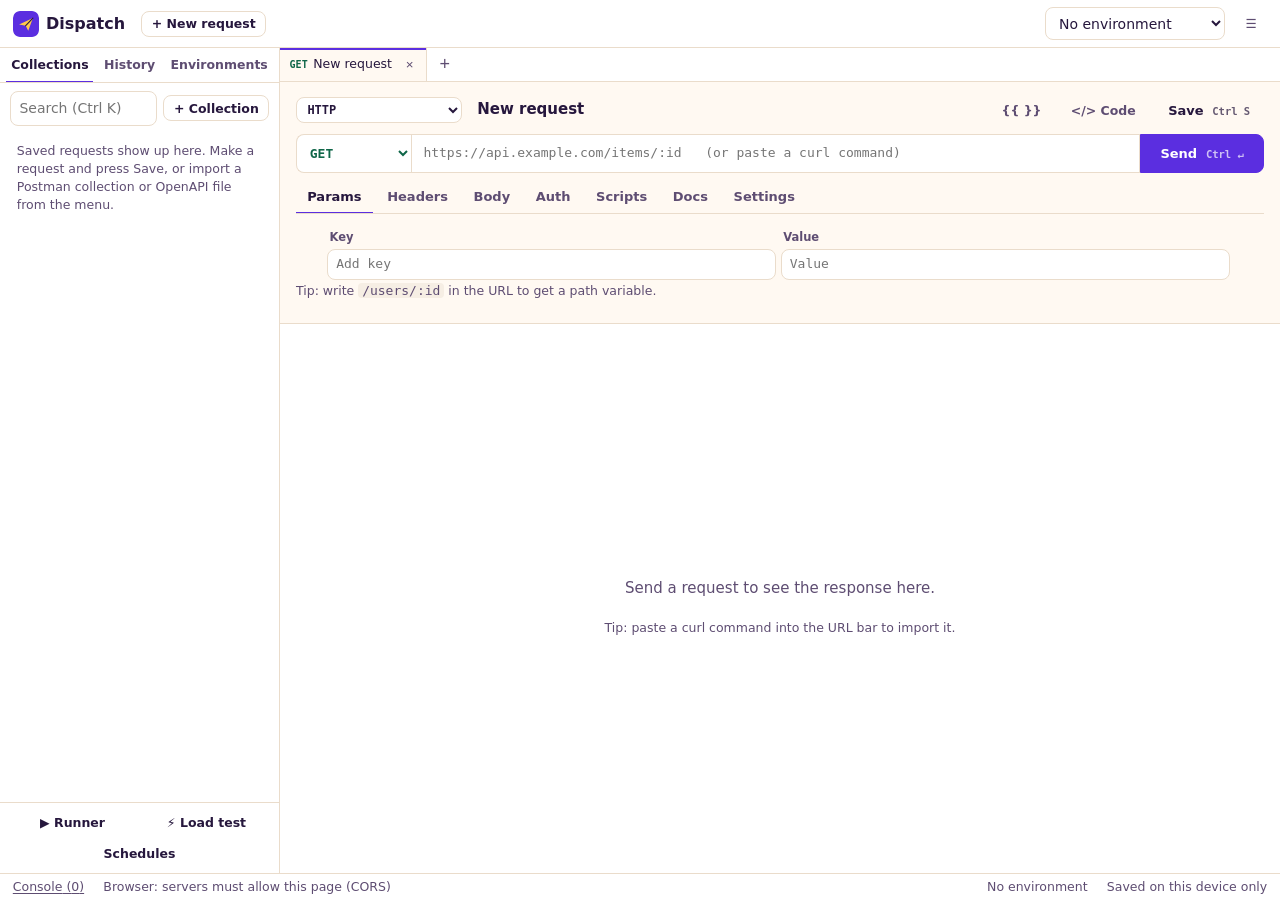
==== app/index.html @ 08d8de57 "Publish site from onelifestack-dispatch 649ca56" ====
<!doctype html>
<html lang="en">
  <head>
    <meta charset="UTF-8" />
    <meta name="viewport" content="width=device-width, initial-scale=1" />
    <meta name="color-scheme" content="light dark" />
    <link rel="icon" href="./icon.svg" type="image/svg+xml" />
    <title>Dispatch</title>
    <script type="module" crossorigin src="./assets/index-C3PCSZ7v.js"></script>
    <link rel="stylesheet" crossorigin href="./assets/index-KxjQY2Rr.css">
  </head>
  <body>
    <div id="root"></div>
  </body>
</html>
---- app/assets/index-KxjQY2Rr.css ----
:root{--bg: #FFF9F2;--surface: #FFFFFF;--sunken: #F6EEE4;--outline: #EADCCB;--ink: #26173D;--muted: #5E4D72;--primary: #5B2EE0;--on-primary: #FFFFFF;--primary-soft: #EFE8FF;--link: #4A22C4;--danger: #B3261E;--danger-soft: #FDECEA;--good: #0F6648;--good-soft: #D6F5E8;--warn: #7A5200;--warn-soft: #FFE9B0;--info: #1D5FA8;--info-soft: #DCEBFF;--m-get: #0F6648;--m-post: #7A5200;--m-put: #1D5FA8;--m-patch: #6B3FA0;--m-delete: #B3261E;--m-other: #5E4D72;--shadow: 0 10px 28px rgba(38, 23, 61, .14);--radius: 12px;--mono: ui-monospace, "JetBrains Mono", "Cascadia Code", "SF Mono", Menlo, Consolas, monospace;color-scheme:light dark}@media(prefers-color-scheme:dark){:root:not([data-theme=light]){--bg: #1A1226;--surface: #241A33;--sunken: #150E1F;--outline: #3B2D4F;--ink: #F3ECFA;--muted: #C9B8DC;--primary: #8E6BFF;--on-primary: #14092E;--primary-soft: #3A2D5C;--link: #C4B2FF;--danger: #FF9A92;--danger-soft: #3F1F24;--good: #7FDDB4;--good-soft: #17382C;--warn: #F2C46B;--warn-soft: #43330F;--info: #9DC8FF;--info-soft: #1B2F4A;--m-get: #7FDDB4;--m-post: #F2C46B;--m-put: #9DC8FF;--m-patch: #D2B4FF;--m-delete: #FF9A92;--m-other: #C9B8DC;--shadow: 0 10px 28px rgba(0, 0, 0, .5)}}:root[data-theme=dark]{--bg: #1A1226;--surface: #241A33;--sunken: #150E1F;--outline: #3B2D4F;--ink: #F3ECFA;--muted: #C9B8DC;--primary: #8E6BFF;--on-primary: #14092E;--primary-soft: #3A2D5C;--link: #C4B2FF;--danger: #FF9A92;--danger-soft: #3F1F24;--good: #7FDDB4;--good-soft: #17382C;--warn: #F2C46B;--warn-soft: #43330F;--info: #9DC8FF;--info-soft: #1B2F4A;--m-get: #7FDDB4;--m-post: #F2C46B;--m-put: #9DC8FF;--m-patch: #D2B4FF;--m-delete: #FF9A92;--m-other: #C9B8DC;--shadow: 0 10px 28px rgba(0, 0, 0, .5);color-scheme:dark}:root[data-theme=light]{color-scheme:light}*,*:before,*:after{box-sizing:border-box}html,body,#root{height:100%}body{margin:0;background:var(--bg);color:var(--ink);font:400 14px/1.45 system-ui,-apple-system,Segoe UI,Roboto,sans-serif}h2{font-size:1rem;margin:1.4rem 0 .3rem}code,.mono{font-family:var(--mono);font-size:13px}code{background:var(--sunken);padding:0 .3em;border-radius:4px}p{margin:0 0 .6rem}.muted{color:var(--muted)}.small{font-size:12.5px}.tiny{font-size:11px}.lead{font-size:15px}.grow{flex:1;min-width:0}.pad{padding:.5rem .75rem}.sr{position:absolute;width:1px;height:1px;overflow:hidden;clip:rect(0 0 0 0);white-space:nowrap}.loading{padding:3rem;text-align:center}:focus-visible{outline:2px solid var(--primary);outline-offset:1px}kbd{font:600 10.5px var(--mono);opacity:.7;margin-left:.4em}hr{border:0;border-top:1px solid var(--outline);margin:.3rem 0}input,select,textarea{font:inherit;color:var(--ink);background:var(--surface);border:1px solid var(--outline);border-radius:8px;padding:.4rem .55rem;min-width:0}input:focus,select:focus,textarea:focus{border-color:var(--primary);outline:none;box-shadow:0 0 0 2px var(--primary-soft)}input[type=checkbox],input[type=radio]{accent-color:var(--primary)}.btn{font:600 13px system-ui,sans-serif;border:1px solid var(--outline);background:var(--surface);color:var(--ink);border-radius:8px;padding:.42rem .8rem;cursor:pointer;white-space:nowrap}.btn:hover{border-color:var(--primary)}.btn:disabled{opacity:.5;cursor:default}.btn.primary{background:var(--primary);border-color:var(--primary);color:var(--on-primary)}.btn.primary:hover{filter:brightness(1.08)}.btn.ghost{background:transparent;border-color:transparent}.btn.ghost:hover{background:var(--primary-soft)}.btn.danger{color:var(--danger);border-color:var(--danger);background:transparent}.btn.small{padding:.28rem .6rem;font-size:12.5px}button.icon{border:0;background:none;color:var(--muted);cursor:pointer;font-size:16px;line-height:1;padding:.2rem .4rem;border-radius:6px}button.icon:hover{color:var(--ink);background:var(--primary-soft)}.app{height:100%;display:grid;grid-template:"top top" auto "side work" 1fr "con con" auto "bar bar" auto / 280px minmax(0,1fr)}.top{grid-area:top;display:flex;align-items:center;gap:.6rem;padding:.45rem .8rem;border-bottom:1px solid var(--outline);background:var(--surface)}.brand{display:flex;align-items:center;gap:.45rem;font-weight:800;font-size:16px;margin-right:.4rem}.brand img{border-radius:7px}.envPick select{min-width:180px}.side{grid-area:side;border-right:1px solid var(--outline);display:flex;flex-direction:column;min-height:0;background:var(--surface)}.work{grid-area:work;min-height:0;overflow:auto}.statusBar{grid-area:bar;display:flex;gap:1.2rem;padding:.25rem .8rem;border-top:1px solid var(--outline);color:var(--muted);background:var(--surface)}.split{display:grid;grid-template-rows:auto minmax(240px,1fr);min-height:100%}@media(min-width:1500px){.split{grid-template-rows:none;grid-template-columns:minmax(0,1fr) minmax(0,1fr)}.split .response{border-top:0;border-left:1px solid var(--outline)}}.tabs{display:flex;gap:.2rem;border-bottom:1px solid var(--outline);align-items:center}.tabs [role=tab]{border:0;background:none;color:var(--muted);font:600 13px system-ui,sans-serif;padding:.5rem .7rem;cursor:pointer;border-bottom:2px solid transparent;margin-bottom:-1px}.tabs [role=tab]:hover{color:var(--ink)}.tabs [role=tab].on{color:var(--ink);border-bottom-color:var(--primary)}.badge{display:inline-block;margin-left:.35rem;font-size:11px;padding:0 .4rem;border-radius:99px;background:var(--primary-soft);color:var(--link)}.tabBody{padding:.8rem 0}.toggle{margin-left:auto;display:flex;align-items:center;gap:.3rem;color:var(--muted);padding-right:.2rem}.side-tabs{padding:0 .4rem}.side-tabs [role=tab]{padding:.55rem .3rem;flex:1;font-size:12.5px}.sideTools{display:flex;gap:.4rem;padding:.5rem .6rem;align-items:center}.sideTools input{flex:1}.tree{list-style:none;margin:0;padding:0 .3rem .8rem;overflow:auto;flex:1}.tree ul{list-style:none;margin:0;padding:0 0 0 .9rem}.row{display:flex;align-items:center;border-radius:8px;position:relative}.row:hover{background:var(--sunken)}.row.on{background:var(--primary-soft)}.row.label{padding:.5rem .4rem .2rem}.rowMain{flex:1;min-width:0;display:flex;align-items:center;gap:.45rem;border:0;background:none;color:inherit;text-align:left;padding:.38rem .4rem;cursor:pointer;font:inherit}.rowName{flex:1;min-width:0;overflow:hidden;text-overflow:ellipsis;white-space:nowrap}.folderName{font-weight:650}.caret{border:0;background:none;color:var(--muted);cursor:pointer;width:1.4rem;padding:.3rem 0}.mtag{font:700 10px var(--mono);width:2.6rem;flex:none;color:var(--m-other)}.m-GET{color:var(--m-get)}.m-POST{color:var(--m-post)}.m-PUT{color:var(--m-put)}.m-PATCH{color:var(--m-patch)}.m-DELETE{color:var(--m-delete)}.hist .rowName{font-family:var(--mono);font-size:12px}.hstat{font:700 11px var(--mono)}.hstat.good{color:var(--good)}.hstat.info{color:var(--info)}.hstat.warn{color:var(--warn)}.hstat.bad{color:var(--danger)}.pill{font-size:10.5px;padding:0 .45rem;border-radius:99px;background:var(--good-soft);color:var(--good)}.menu{position:relative}.menu>summary{list-style:none;cursor:pointer;padding:.2rem .45rem;border-radius:6px;color:var(--muted)}.menu>summary::-webkit-details-marker{display:none}.row .menu>summary{opacity:0}.row:hover .menu>summary,.row:focus-within .menu>summary,.menu[open]>summary{opacity:1}.menuList{position:absolute;z-index:30;top:100%;left:auto;right:0;min-width:170px;background:var(--surface);border:1px solid var(--outline);border-radius:10px;box-shadow:var(--shadow);padding:.3rem;display:flex;flex-direction:column}.menuList.right{right:0;min-width:270px}.menuList>button{border:0;background:none;color:var(--ink);text-align:left;padding:.45rem .6rem;border-radius:6px;cursor:pointer;font:inherit}.menuList>button:hover{background:var(--primary-soft)}.menuList>button.danger{color:var(--danger)}.menuRow{display:flex;align-items:center;gap:.5rem;justify-content:space-between;padding:.35rem .6rem}.menuRow input[type=number]{width:5rem}.menuRow:has(input[type=checkbox]){justify-content:flex-start}.request{padding:.8rem 1rem 0;background:var(--bg)}.titleRow{display:flex;align-items:center;gap:.5rem;margin-bottom:.5rem}.reqName{border-color:transparent;background:transparent;font-weight:700;font-size:15px;padding:.25rem .4rem;field-sizing:content;min-width:8rem;max-width:min(100%,520px)}.reqName:hover{border-color:var(--outline)}.dot{width:8px;height:8px;border-radius:50%;background:var(--warn);flex:none}.urlBar{display:flex;gap:0}.urlBar .method{border-radius:8px 0 0 8px;font:700 13px var(--mono);width:7.2rem;border-right:0}.urlBar .url{flex:1;border-radius:0;padding:.55rem .7rem}.urlBar .btn{border-radius:0 8px 8px 0;padding-inline:1.2rem}.warnLine{color:var(--warn);background:var(--warn-soft);border-radius:8px;padding:.3rem .6rem;margin:.5rem 0 0}.warnLine code{background:transparent;margin:0 .15rem}.request .tabs{margin-top:.5rem}.kv{width:100%;border-collapse:collapse}.kv th{text-align:left;font:600 11.5px system-ui,sans-serif;color:var(--muted);padding:.2rem .3rem}.kv td{padding:.12rem .15rem}.kv td input:not([type=checkbox]){width:100%;padding:.32rem .5rem}.kv .kv-on{width:1.8rem;text-align:center}.kv .kv-x{width:2rem}.kv tr.off input:not([type=checkbox]){opacity:.5;text-decoration:line-through}.kv.readonly th,.kv.readonly td{padding:.3rem .5rem;border-bottom:1px solid var(--outline);vertical-align:top;word-break:break-all}.kv.readonly th{width:30%;color:var(--ink);font-family:var(--mono);font-size:12.5px}.segmented{display:flex;gap:.3rem;flex-wrap:wrap;margin-bottom:.6rem;align-items:center}.segmented label{display:flex;gap:.3rem;align-items:center;padding:.25rem .6rem;border-radius:99px;border:1px solid var(--outline);cursor:pointer;font-size:12.5px}.segmented label.on{border-color:var(--primary);background:var(--primary-soft)}.segmented input{position:absolute;opacity:0;pointer-events:none}.segmented label:has(input:focus-visible){outline:2px solid var(--primary)}textarea.code{width:100%;resize:vertical;tab-size:2;line-height:1.5}.auth{display:grid;gap:.6rem;max-width:520px}.field{display:grid;gap:.25rem}.field>span{font-size:12px;font-weight:600;color:var(--muted)}.response{padding:.7rem 1rem 1rem;border-top:1px solid var(--outline);background:var(--surface);min-width:0;display:flex;flex-direction:column}.response.empty{display:grid;place-items:center;text-align:center;color:var(--muted)}.pulse{animation:pulse 1.2s ease-in-out infinite}@keyframes pulse{50%{opacity:.4}}@media(prefers-reduced-motion:reduce){.pulse{animation:none}}.resHead{display:flex;align-items:center;gap:.8rem;flex-wrap:wrap}.status{font:700 13px var(--mono);padding:.15rem .55rem;border-radius:6px}.status.good{background:var(--good-soft);color:var(--good)}.status.info{background:var(--info-soft);color:var(--info)}.status.warn{background:var(--warn-soft);color:var(--warn)}.status.bad{background:var(--danger-soft);color:var(--danger)}.metric{font:600 12.5px var(--mono);color:var(--muted)}.errorBox{background:var(--danger-soft);color:var(--danger);border-radius:8px;padding:.55rem .75rem;margin:.6rem 0 0}pre.out{margin:0;padding:.7rem .8rem;background:var(--sunken);border-radius:8px;overflow:auto;max-height:70vh;white-space:pre-wrap;word-break:break-word;line-height:1.5}.response .tabs{margin-top:.5rem}.editor{padding:1.2rem 1.4rem 3rem;max-width:860px}.eyebrow{font:700 11px system-ui,sans-serif;letter-spacing:.1em;text-transform:uppercase;color:var(--muted);margin:0 0 .2rem}.titleInput{font-size:20px;font-weight:700;border-color:transparent;background:transparent;padding:.2rem .3rem;width:100%;margin-bottom:.3rem}.titleInput:hover{border-color:var(--outline)}.actions{display:flex;gap:.5rem;margin-top:1rem;flex-wrap:wrap}.actions.end{justify-content:flex-end}.dialog{border:1px solid var(--outline);border-radius:14px;background:var(--surface);color:var(--ink);box-shadow:var(--shadow);padding:1.2rem;width:min(440px,calc(100vw - 32px))}.dialog::backdrop{background:#140a2866}.dialog h2{margin-top:0}.dialog form{display:grid;gap:.7rem}.toast{position:fixed;bottom:2.4rem;left:50%;transform:translate(-50%);max-width:min(640px,calc(100vw - 32px));background:var(--ink);color:var(--bg);padding:.6rem 1rem;border-radius:10px;box-shadow:var(--shadow);z-index:60;cursor:pointer}@media(max-width:760px){.app{grid-template:"top" auto "side" minmax(0,34vh) "work" 1fr "bar" auto / minmax(0,1fr)}.side{border-right:0;border-bottom:1px solid var(--outline)}.top{flex-wrap:wrap;padding-inline:16px}.envPick select{min-width:0;max-width:46vw}.request,.response{padding-inline:16px}.urlBar{flex-wrap:wrap}.urlBar .method{border-radius:8px 0 0 8px}.urlBar .url{flex-basis:50%;border-radius:0 8px 8px 0}.urlBar .btn{border-radius:8px;width:100%;margin-top:.4rem}.statusBar{flex-wrap:wrap;gap:.3rem 1rem;padding-inline:16px}kbd{display:none}}.tabBar{display:flex;align-items:stretch;gap:0;border-bottom:1px solid var(--outline);background:var(--surface);overflow-x:auto;scrollbar-width:thin}.reqTab{display:flex;align-items:center;border-right:1px solid var(--outline);max-width:220px;min-width:120px;position:relative}.reqTab.on{background:var(--bg)}.reqTab.on:after{content:"";position:absolute;left:0;right:0;top:0;height:2px;background:var(--primary)}.reqTabMain{flex:1;min-width:0;display:flex;align-items:center;gap:.35rem;border:0;background:none;color:inherit;font:inherit;font-size:12.5px;padding:.45rem .3rem .45rem .6rem;cursor:pointer;text-align:left}.reqTabName{overflow:hidden;text-overflow:ellipsis;white-space:nowrap}.reqTab .mtag{width:auto}.reqTabX{border:0;background:none;color:var(--muted);cursor:pointer;width:1.6rem;height:1.6rem;border-radius:6px;margin-right:.2rem;flex:none}.reqTabX:hover{background:var(--primary-soft);color:var(--ink)}.reqTabX.dirty{color:var(--warn);font-size:10px}.reqTabX.dirty:hover{font-size:14px}.reqTabNew{border:0;background:none;color:var(--muted);cursor:pointer;padding:0 .8rem;font-size:18px}.reqTabNew:hover{color:var(--ink);background:var(--primary-soft)}.spin{width:10px;height:10px;border-radius:50%;border:2px solid var(--primary);border-right-color:transparent;animation:spin .8s linear infinite;flex:none}@keyframes spin{to{transform:rotate(360deg)}}@media(prefers-reduced-motion:reduce){.spin{animation:none}}.openDot{width:6px;height:6px;border-radius:50%;background:var(--primary);flex:none}.folderIcon{color:var(--muted);font-size:11px}.sideFoot{display:flex;gap:.3rem;padding:.4rem .5rem;border-top:1px solid var(--outline)}.sideFoot .btn{flex:1}.subhead{font-size:12.5px;color:var(--muted);margin:1rem 0 .3rem}.field.inline{display:flex;align-items:center;gap:.6rem;margin-bottom:.6rem}.gqlGrid{display:grid;grid-template-columns:minmax(0,3fr) minmax(0,2fr);gap:.6rem}@media(max-width:900px){.gqlGrid{grid-template-columns:1fr}}.segmented .seg{border:1px solid var(--outline);background:var(--surface);color:var(--ink);border-radius:99px;padding:.25rem .7rem;font:inherit;font-size:12.5px;cursor:pointer}.segmented .seg.on{border-color:var(--primary);background:var(--primary-soft)}.filePick{display:inline-flex;align-items:center;gap:.5rem;min-width:0}.filePick label.btn{position:relative}.fileName{overflow:hidden;text-overflow:ellipsis;white-space:nowrap;max-width:260px}.kv .kv-type{width:5.5rem;text-align:center}.kv .kv-type select{width:100%;padding:.3rem}.kv input[readonly]{background:var(--sunken)}.tokenBox{display:flex;align-items:center;gap:.6rem;padding:.6rem .7rem;border:1px dashed var(--outline);border-radius:10px;flex-wrap:wrap}.tokenText{word-break:break-all}.warnText{color:var(--warn)}.toggle{display:flex;align-items:center;gap:.4rem}.row-h{display:flex;align-items:center;gap:.6rem;justify-content:space-between}.row-h h2{margin-bottom:.3rem}.scrollTabs{overflow-x:auto;scrollbar-width:none}.markdown{line-height:1.6}.markdown h1,.markdown h2,.markdown h3{margin:.8em 0 .3em}.markdown pre{background:var(--sunken);padding:.6rem .8rem;border-radius:8px;overflow:auto}.markdown table{border-collapse:collapse}.markdown td,.markdown th{border:1px solid var(--outline);padding:.25rem .5rem}.editor h1.titleInput{margin:0 0 .3rem}.snippets{display:flex;flex-wrap:wrap;gap:.3rem;align-items:center;margin:.5rem 0}.chip{border:1px solid var(--outline);background:var(--surface);color:var(--ink);border-radius:99px;padding:.15rem .6rem;font:inherit;font-size:12px;cursor:pointer}.chip:hover{border-color:var(--primary);background:var(--primary-soft)}.testList{list-style:none;margin:0;padding:0}.testList li{display:flex;gap:.6rem;padding:.35rem .2rem;border-bottom:1px solid var(--outline);align-items:baseline}.testMark{font-weight:800;width:1rem}.testList .pass .testMark{color:var(--good)}.testList .fail .testMark{color:var(--danger)}.testErr{display:block;color:var(--danger);margin-top:.15rem}.goodBadge{background:var(--good-soft);color:var(--good)}.badBadge{background:var(--danger-soft);color:var(--danger)}.goodText{color:var(--good)}.badText{color:var(--danger)}.console{grid-area:con;border-top:1px solid var(--outline);background:var(--surface);display:flex;flex-direction:column;height:34vh;min-height:140px}.consoleHead{display:flex;align-items:center;gap:.6rem;padding:.3rem .8rem;border-bottom:1px solid var(--outline)}.consoleBody{overflow:auto;flex:1;padding:.3rem .8rem;font-size:12px}.logLine{display:flex;gap:.6rem;padding:.12rem 0;border-bottom:1px dashed var(--outline);white-space:pre-wrap;word-break:break-word}.logLine.warn .logText{color:var(--warn)}.logLine.error .logText{color:var(--danger)}.logSrc{color:var(--link);flex:none}.linkBtn{border:0;background:none;color:inherit;font:inherit;cursor:pointer;padding:0;text-decoration:underline;text-underline-offset:2px}.jsonFilter{margin-left:auto;width:min(260px,40%);padding:.2rem .5rem;font-size:12px}.jsonFilter+.toggle{margin-left:.5rem}.htmlPreview{width:100%;height:60vh;border:1px solid var(--outline);border-radius:8px;background:#fff}.imgPreview{max-width:100%;max-height:60vh;border-radius:8px;border:1px solid var(--outline);background:repeating-conic-gradient(var(--sunken) 0 25%,transparent 0 50%) 0 / 16px 16px}@media(max-width:760px){.app{grid-template:"top" auto "side" minmax(0,34vh) "work" 1fr "con" auto "bar" auto / minmax(0,1fr)}}.infoLine{color:var(--info);background:var(--info-soft);border-radius:8px;padding:.3rem .6rem;margin:.5rem 0 0}.infoLine code{background:transparent}.varsList{width:min(420px,calc(100vw - 32px));max-height:60vh;overflow:auto;gap:.1rem}.varsList input{margin-bottom:.3rem}.varsList .eyebrow{margin:.5rem .3rem .2rem}.varRow{display:grid;grid-template-columns:auto 1fr auto;gap:.5rem;align-items:center;border:0;background:none;color:inherit;text-align:left;padding:.3rem .4rem;border-radius:6px;cursor:pointer;font:inherit}.varRow:hover{background:var(--primary-soft)}.varRow span{overflow:hidden;text-overflow:ellipsis;white-space:nowrap}.editor.wide{max-width:1280px}.runGrid{display:grid;grid-template-columns:minmax(0,3fr) minmax(0,2fr);gap:1.5rem}@media(max-width:1000px){.runGrid{grid-template-columns:1fr}}.targetRow{display:flex;gap:.4rem;margin-bottom:.4rem;align-items:center}.targetRow select{flex:1;min-width:0}.pickList{list-style:none;margin:0;padding:0;border:1px solid var(--outline);border-radius:10px;max-height:46vh;overflow:auto}.pickList li{display:flex;align-items:center;gap:.5rem;padding:.35rem .6rem;border-bottom:1px solid var(--outline)}.pickList li:last-child{border-bottom:0}.pickList li.off{opacity:.55}.block{display:block}.dataPreview{overflow:auto;max-height:160px}.progress{height:6px;background:var(--sunken);border-radius:99px;overflow:hidden;margin:.3rem 0 .6rem}.progress>div{height:100%;background:var(--primary);transition:width .2s}.statRow{display:flex;align-items:center;gap:1rem;flex-wrap:wrap;margin-bottom:.6rem}.stat{font-size:13px}.stat b{font-size:15px}.runResults{display:grid;grid-template-columns:minmax(0,1fr) auto;gap:1rem;align-items:start}.runResults:has(.inspect){grid-template-columns:minmax(0,1fr) minmax(320px,42%)}.resultTable{width:100%;border-collapse:collapse;font-size:13px}.resultTable th{text-align:left;color:var(--muted);font-weight:600;font-size:12px;padding:.3rem .4rem;border-bottom:1px solid var(--outline)}.resultTable td{padding:.35rem .4rem;border-bottom:1px solid var(--outline);vertical-align:top;word-break:break-all}.resultTable tr{cursor:pointer}.resultTable tr:hover td{background:var(--sunken)}.resultTable tr.on td{background:var(--primary-soft)}.resultTable tr.bad td:first-child{box-shadow:inset 3px 0 0 var(--danger)}.inspect{border:1px solid var(--outline);border-radius:10px;padding:.7rem;position:sticky;top:.5rem;max-height:80vh;overflow:auto;background:var(--surface)}.inspect pre.out{max-height:30vh}@media(max-width:1000px){.runResults:has(.inspect){grid-template-columns:1fr}}:root{--series-1: #2a78d6;--series-2: #eb6834;--chart-err: #B3261E}@media(prefers-color-scheme:dark){:root:not([data-theme=light]){--series-1: #3987e5;--series-2: #d95926;--chart-err: #FF9A92}}:root[data-theme=dark]{--series-1: #3987e5;--series-2: #d95926;--chart-err: #FF9A92}.vizGrid{display:grid;grid-template-columns:repeat(auto-fit,minmax(340px,1fr));gap:1rem;margin:.8rem 0}.viz{margin:0;border:1px solid var(--outline);border-radius:12px;padding:.7rem .8rem .4rem;background:var(--surface)}.viz figcaption{display:flex;justify-content:space-between;flex-wrap:wrap;gap:.4rem;margin-bottom:.3rem}.vizTitle{font-weight:700;font-size:13px}.legend{display:flex;align-items:center;gap:.35rem;font-size:12px;color:var(--muted)}.legend .key{margin-left:.5rem}.key{display:inline-block;width:10px;height:10px;border-radius:3px;vertical-align:-1px;margin-right:.25rem}.key.s1{background:var(--series-1)}.key.s2{background:var(--series-2)}.key.err{background:var(--chart-err)}.vizBox{position:relative}.viz svg{width:100%;height:auto;display:block;overflow:visible}.viz .axis text{font-size:10.5px;fill:var(--muted);font-family:var(--mono)}.viz .grid{stroke:var(--outline);stroke-width:1}.viz .line{fill:none;stroke-width:2;stroke-linejoin:round;stroke-linecap:round}.viz .line.s1{stroke:var(--series-1)}.viz .line.s2{stroke:var(--series-2)}.viz .dot{stroke:var(--surface);stroke-width:2}.viz .dot.s1{fill:var(--series-1)}.viz .dot.s2{fill:var(--series-2)}.viz .endLabel{font-size:11px;fill:var(--ink);font-family:var(--mono)}.viz .crosshair{stroke:var(--muted);stroke-width:1;stroke-dasharray:3 3}.viz .bar.s1{fill:var(--series-1)}.viz .bar.err{fill:var(--chart-err)}.viz .hit{fill:transparent}.tip{position:absolute;top:4px;transform:translate(-50%);background:var(--ink);color:var(--bg);border-radius:8px;padding:.35rem .55rem;font-size:12px;display:grid;gap:.1rem;pointer-events:none;white-space:nowrap;z-index:5}.tip .key{border:1px solid var(--bg)}.tiles{display:grid;grid-template-columns:repeat(auto-fit,minmax(150px,1fr));gap:.6rem}.tile{border:1px solid var(--outline);border-radius:12px;padding:.6rem .8rem;display:grid;gap:.1rem;background:var(--surface)}.tileLabel{font-size:11.5px;color:var(--muted);font-weight:600;text-transform:uppercase;letter-spacing:.06em}.tileValue{font-size:22px;font-weight:800;font-variant-numeric:tabular-nums}.tileSub{font-size:12px;color:var(--muted)}.verdict{display:flex;gap:1rem;flex-wrap:wrap;align-items:center;padding:.6rem .8rem;border-radius:10px;margin-bottom:.7rem}.verdict.pass{background:var(--good-soft)}.verdict.fail{background:var(--danger-soft)}.verdict.pass strong{color:var(--good)}.verdict.fail strong{color:var(--danger)}.thresholds{display:grid;grid-template-columns:repeat(3,minmax(0,1fr));gap:.5rem}.detailGrid{display:grid;grid-template-columns:minmax(0,2fr) minmax(0,1fr);gap:1rem}@media(max-width:800px){.detailGrid,.thresholds{grid-template-columns:1fr}}.consent{padding:.5rem .6rem;border:1px dashed var(--outline);border-radius:8px}.auth .toggle,.editor .toggle:not(.small){margin-left:0}.codeList{width:min(640px,calc(100vw - 32px));gap:.5rem;padding:.6rem}.codeList pre.out{max-height:50vh;white-space:pre}.docsPage{max-width:900px}.docsPage .markdown h2{border-top:1px solid var(--outline);padding-top:.8rem;margin-top:1.4rem}.markdown code{font-size:12.5px}.markdown blockquote{border-left:3px solid var(--outline);margin:0 0 1em;padding-left:.8rem;color:var(--muted)}.markdown table{margin-bottom:1em;font-size:13px}.exampleList{list-style:none;padding:0;margin:0;display:grid;gap:.3rem}.exampleList details{border:1px solid var(--outline);border-radius:8px;padding:.4rem .6rem}.exampleList details[open]{display:grid;gap:.5rem}.exampleList summary{cursor:pointer}.docPreview{margin:.5rem 0}.docPreview summary{cursor:pointer;color:var(--link)}.gqlTools{margin-top:.6rem;display:grid;gap:.4rem}.gqlProblems{margin:0;padding-left:1.1rem}.gqlExplorer summary{cursor:pointer;color:var(--link)}.gqlFields{list-style:none;margin:0 0 .5rem;padding:0;display:grid;gap:.25rem;max-height:260px;overflow:auto}.gqlType{border:1px solid var(--outline);border-radius:8px;padding:.5rem;display:grid;gap:.15rem}.protoPick{font:700 12px var(--mono);padding:.25rem .4rem}.m-proto{color:var(--link)}.nonHttp{display:flex;flex-direction:column;min-height:100%}.nonHttp>.titleRow{padding:.8rem 1rem .3rem;margin:0}.realtime{flex:1}.urlBar .url.first{border-radius:8px 0 0 8px}.status-line{display:flex;align-items:center;gap:.4rem;margin:.5rem 0}.connDot{width:8px;height:8px;border-radius:50%;background:var(--muted);flex:none}.connDot.open{background:var(--good)}.connDot.connecting{background:var(--warn)}.rtGrid{display:grid;grid-template-columns:minmax(0,2fr) minmax(0,3fr);gap:1rem;align-items:start}@media(max-width:900px){.rtGrid{grid-template-columns:1fr}}.rtLog{border:1px solid var(--outline);border-radius:10px;padding:.5rem;background:var(--surface);min-width:0}.rtLog input[type=search]{width:140px;padding:.2rem .4rem}.msgLog{list-style:none;margin:.4rem 0 0;padding:0;max-height:60vh;overflow:auto;display:grid;gap:.3rem}.msg{border-radius:8px;padding:.3rem .5rem;background:var(--sunken)}.msg pre{margin:.15rem 0 0;white-space:pre-wrap;word-break:break-word}.msg.out{background:var(--primary-soft)}.msg.error{background:var(--danger-soft);color:var(--danger)}.msg.info{background:transparent;color:var(--muted)}.msgMeta{font-size:11px;color:var(--muted)}.savedMsgs{list-style:none;padding:0;margin:0;display:grid;gap:.25rem}.savedMsgs li{display:flex;align-items:center;gap:.4rem}.savedMsgs .linkBtn{flex:1;text-align:left;overflow:hidden;text-overflow:ellipsis;white-space:nowrap}.mqttPub{display:grid;grid-template-columns:1fr auto auto;gap:.5rem;align-items:end}.grpcOpts{display:flex;gap:1rem;align-items:center;flex-wrap:wrap;margin:.6rem 0}.split{grid-template-columns:minmax(0,1fr)}.request,.response,.tabBody{min-width:0}.tabs{overflow-x:auto;scrollbar-width:none}@media(max-width:760px){.titleRow{flex-wrap:wrap;row-gap:.3rem}.titleRow .grow{display:none}.resHead{gap:.4rem .8rem}.jsonFilter{width:100%;margin:.3rem 0 0;order:10}.runGrid,.rtGrid,.detailGrid{grid-template-columns:minmax(0,1fr)}.editor{padding:1rem 16px 3rem}}.toast{display:flex;align-items:center;gap:.8rem;cursor:default}.toastAction{border:0;background:var(--primary);color:var(--on-primary);font:700 13px system-ui,sans-serif;padding:.3rem .7rem;border-radius:6px;cursor:pointer}.toastClose{border:0;background:none;color:inherit;opacity:.7;cursor:pointer;font-size:16px}.rowActions{display:flex;gap:.3rem;justify-content:flex-end}:root{--cm-keyword: #7b2fbe;--cm-string: #0f6648;--cm-number: #b3541e;--cm-property: #1d5fa8;--cm-function: #5b2ee0;--cm-type: #8a3d00}@media(prefers-color-scheme:dark){:root:not([data-theme=light]){--cm-keyword: #d2b4ff;--cm-string: #7fddb4;--cm-number: #f2a46b;--cm-property: #9dc8ff;--cm-function: #c4b2ff;--cm-type: #f2c46b}}:root[data-theme=dark]{--cm-keyword: #d2b4ff;--cm-string: #7fddb4;--cm-number: #f2a46b;--cm-property: #9dc8ff;--cm-function: #c4b2ff;--cm-type: #f2c46b}.cmHost .cm-editor{max-height:60vh}.cmHost .cm-scroller{overflow:auto}.row.selected{background:var(--primary-soft);box-shadow:inset 3px 0 0 var(--primary)}.dropBefore>.row:first-child,li.row.dropBefore{box-shadow:inset 0 2px 0 var(--primary)}.row.dropInto{background:var(--primary-soft);outline:2px dashed var(--primary);outline-offset:-2px}.selBar{display:flex;align-items:center;gap:.4rem;padding:.35rem .6rem;background:var(--primary-soft);border-bottom:1px solid var(--outline)}.selBar .icon{margin-left:auto}[draggable=true]{cursor:grab}.certRow{display:flex;gap:.4rem;align-items:start;margin-bottom:.4rem}.certRow textarea{flex:1}.certCard{border:1px solid var(--outline);border-radius:10px;padding:.6rem;margin-bottom:.5rem;display:grid;gap:.5rem}.certPair{display:grid;grid-template-columns:1fr 1fr;gap:.5rem}.resultTable input.mono{width:100%;padding:.2rem .35rem}.schedCard{border:1px solid var(--outline);border-radius:12px;padding:.7rem .8rem;margin:.7rem 0;display:grid;gap:.5rem;background:var(--surface)}.schedName{font-weight:700;border-color:transparent;background:transparent}.schedGrid{display:grid;grid-template-columns:repeat(auto-fit,minmax(160px,1fr));gap:.5rem;align-items:end}.badPill{background:var(--danger-soft);color:var(--danger)}.sideFoot{flex-wrap:wrap}.compare{border:1px solid var(--outline);border-radius:10px;padding:.6rem;margin-top:.6rem;display:grid;gap:.5rem}.diff{margin:0;max-height:50vh;overflow:auto;background:var(--sunken);border-radius:8px;padding:.4rem 0}.diff>div{padding:0 .7rem;white-space:pre-wrap;word-break:break-word}.dadd{background:var(--good-soft);color:var(--good)}.ddel{background:var(--danger-soft);color:var(--danger)}.dgap{color:var(--muted);font-style:italic}.emptyInner{display:grid;gap:.6rem;justify-items:center;max-width:900px;width:100%}
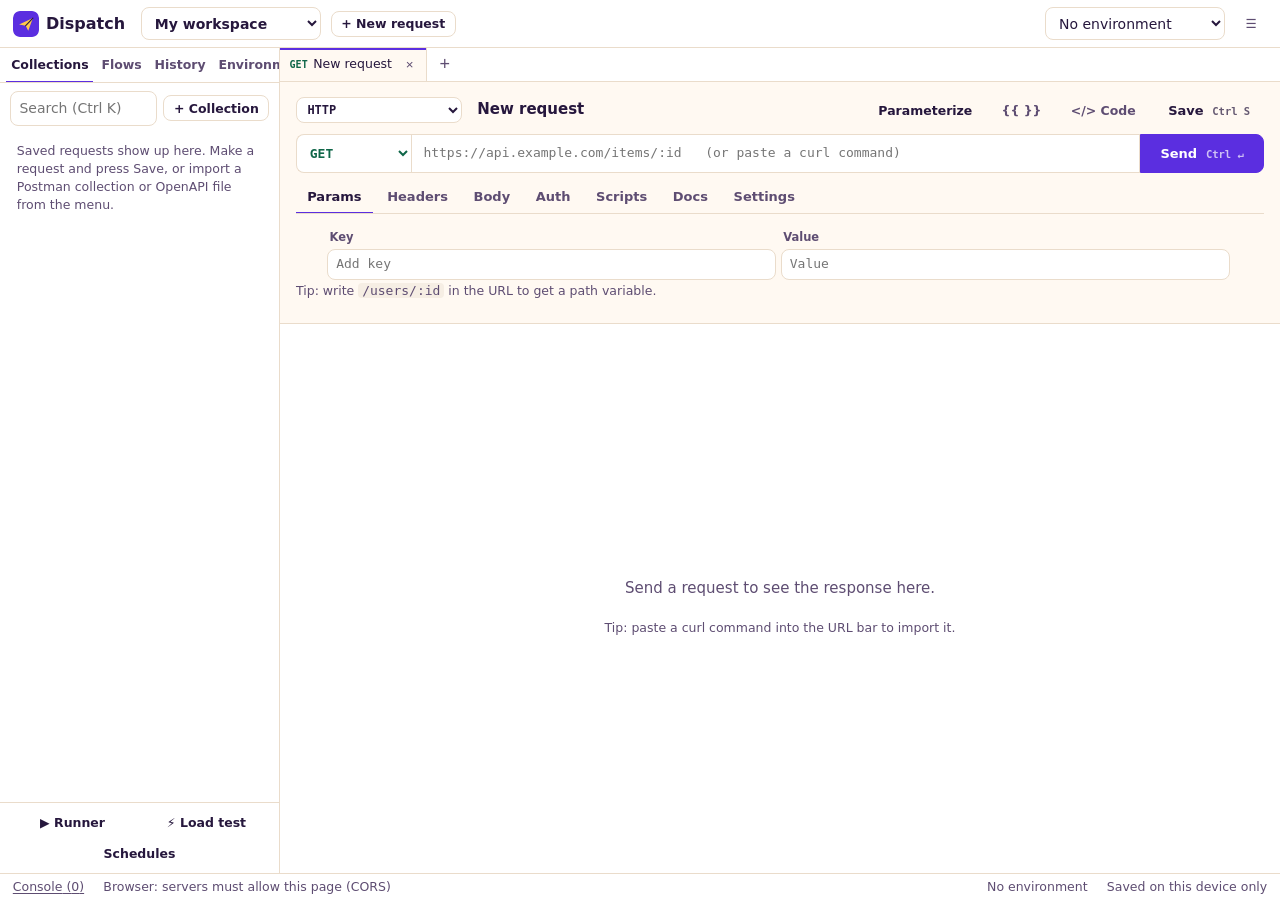
==== commit 63a70f8d: "Publish site from onelifestack-dispatch 4c51519" ====
--- a/app/index.html
+++ b/app/index.html
@@ -6,8 +6,8 @@
     <meta name="color-scheme" content="light dark" />
     <link rel="icon" href="./icon.svg" type="image/svg+xml" />
     <title>Dispatch</title>
-    <script type="module" crossorigin src="./assets/index-C3PCSZ7v.js"></script>
-    <link rel="stylesheet" crossorigin href="./assets/index-KxjQY2Rr.css">
+    <script type="module" crossorigin src="./assets/index-BakRBkgK.js"></script>
+    <link rel="stylesheet" crossorigin href="./assets/index-BbS8gpjG.css">
   </head>
   <body>
     <div id="root"></div>
--- a/app/assets/index-BbS8gpjG.css
+++ b/app/assets/index-BbS8gpjG.css
@@ -0,0 +1 @@
+:root{--bg: #FFF9F2;--surface: #FFFFFF;--sunken: #F6EEE4;--outline: #EADCCB;--ink: #26173D;--muted: #5E4D72;--primary: #5B2EE0;--on-primary: #FFFFFF;--primary-soft: #EFE8FF;--link: #4A22C4;--danger: #B3261E;--danger-soft: #FDECEA;--good: #0F6648;--good-soft: #D6F5E8;--warn: #7A5200;--warn-soft: #FFE9B0;--info: #1D5FA8;--info-soft: #DCEBFF;--m-get: #0F6648;--m-post: #7A5200;--m-put: #1D5FA8;--m-patch: #6B3FA0;--m-delete: #B3261E;--m-other: #5E4D72;--shadow: 0 10px 28px rgba(38, 23, 61, .14);--radius: 12px;--mono: ui-monospace, "JetBrains Mono", "Cascadia Code", "SF Mono", Menlo, Consolas, monospace;color-scheme:light dark}@media(prefers-color-scheme:dark){:root:not([data-theme=light]){--bg: #1A1226;--surface: #241A33;--sunken: #150E1F;--outline: #3B2D4F;--ink: #F3ECFA;--muted: #C9B8DC;--primary: #8E6BFF;--on-primary: #14092E;--primary-soft: #3A2D5C;--link: #C4B2FF;--danger: #FF9A92;--danger-soft: #3F1F24;--good: #7FDDB4;--good-soft: #17382C;--warn: #F2C46B;--warn-soft: #43330F;--info: #9DC8FF;--info-soft: #1B2F4A;--m-get: #7FDDB4;--m-post: #F2C46B;--m-put: #9DC8FF;--m-patch: #D2B4FF;--m-delete: #FF9A92;--m-other: #C9B8DC;--shadow: 0 10px 28px rgba(0, 0, 0, .5)}}:root[data-theme=dark]{--bg: #1A1226;--surface: #241A33;--sunken: #150E1F;--outline: #3B2D4F;--ink: #F3ECFA;--muted: #C9B8DC;--primary: #8E6BFF;--on-primary: #14092E;--primary-soft: #3A2D5C;--link: #C4B2FF;--danger: #FF9A92;--danger-soft: #3F1F24;--good: #7FDDB4;--good-soft: #17382C;--warn: #F2C46B;--warn-soft: #43330F;--info: #9DC8FF;--info-soft: #1B2F4A;--m-get: #7FDDB4;--m-post: #F2C46B;--m-put: #9DC8FF;--m-patch: #D2B4FF;--m-delete: #FF9A92;--m-other: #C9B8DC;--shadow: 0 10px 28px rgba(0, 0, 0, .5);color-scheme:dark}:root[data-theme=light]{color-scheme:light}*,*:before,*:after{box-sizing:border-box}html,body,#root{height:100%}body{margin:0;background:var(--bg);color:var(--ink);font:400 14px/1.45 system-ui,-apple-system,Segoe UI,Roboto,sans-serif}h2{font-size:1rem;margin:1.4rem 0 .3rem}code,.mono{font-family:var(--mono);font-size:13px}code{background:var(--sunken);padding:0 .3em;border-radius:4px}p{margin:0 0 .6rem}.muted{color:var(--muted)}.small{font-size:12.5px}.tiny{font-size:11px}.lead{font-size:15px}.grow{flex:1;min-width:0}.pad{padding:.5rem .75rem}.sr{position:absolute;width:1px;height:1px;overflow:hidden;clip:rect(0 0 0 0);white-space:nowrap}.loading{padding:3rem;text-align:center}:focus-visible{outline:2px solid var(--primary);outline-offset:1px}kbd{font:600 10.5px var(--mono);opacity:.7;margin-left:.4em}hr{border:0;border-top:1px solid var(--outline);margin:.3rem 0}input,select,textarea{font:inherit;color:var(--ink);background:var(--surface);border:1px solid var(--outline);border-radius:8px;padding:.4rem .55rem;min-width:0}input:focus,select:focus,textarea:focus{border-color:var(--primary);outline:none;box-shadow:0 0 0 2px var(--primary-soft)}input[type=checkbox],input[type=radio]{accent-color:var(--primary)}.btn{font:600 13px system-ui,sans-serif;border:1px solid var(--outline);background:var(--surface);color:var(--ink);border-radius:8px;padding:.42rem .8rem;cursor:pointer;white-space:nowrap}.btn:hover{border-color:var(--primary)}.btn:disabled{opacity:.5;cursor:default}.btn.primary{background:var(--primary);border-color:var(--primary);color:var(--on-primary)}.btn.primary:hover{filter:brightness(1.08)}.btn.ghost{background:transparent;border-color:transparent}.btn.ghost:hover{background:var(--primary-soft)}.btn.danger{color:var(--danger);border-color:var(--danger);background:transparent}.btn.small{padding:.28rem .6rem;font-size:12.5px}button.icon{border:0;background:none;color:var(--muted);cursor:pointer;font-size:16px;line-height:1;padding:.2rem .4rem;border-radius:6px}button.icon:hover{color:var(--ink);background:var(--primary-soft)}.app{height:100%;display:grid;grid-template:"top top" auto "side work" 1fr "con con" auto "bar bar" auto / 280px minmax(0,1fr)}.top{grid-area:top;display:flex;align-items:center;gap:.6rem;padding:.45rem .8rem;border-bottom:1px solid var(--outline);background:var(--surface)}.brand{display:flex;align-items:center;gap:.45rem;font-weight:800;font-size:16px;margin-right:.4rem}.brand img{border-radius:7px}.envPick select{min-width:180px}.side{grid-area:side;border-right:1px solid var(--outline);display:flex;flex-direction:column;min-height:0;background:var(--surface)}.work{grid-area:work;min-height:0;overflow:auto}.statusBar{grid-area:bar;display:flex;gap:1.2rem;padding:.25rem .8rem;border-top:1px solid var(--outline);color:var(--muted);background:var(--surface)}.split{display:grid;grid-template-rows:auto minmax(240px,1fr);min-height:100%}@media(min-width:1500px){.split{grid-template-rows:none;grid-template-columns:minmax(0,1fr) minmax(0,1fr)}.split .response{border-top:0;border-left:1px solid var(--outline)}}.tabs{display:flex;gap:.2rem;border-bottom:1px solid var(--outline);align-items:center}.tabs [role=tab]{border:0;background:none;color:var(--muted);font:600 13px system-ui,sans-serif;padding:.5rem .7rem;cursor:pointer;border-bottom:2px solid transparent;margin-bottom:-1px}.tabs [role=tab]:hover{color:var(--ink)}.tabs [role=tab].on{color:var(--ink);border-bottom-color:var(--primary)}.badge{display:inline-block;margin-left:.35rem;font-size:11px;padding:0 .4rem;border-radius:99px;background:var(--primary-soft);color:var(--link)}.tabBody{padding:.8rem 0}.toggle{margin-left:auto;display:flex;align-items:center;gap:.3rem;color:var(--muted);padding-right:.2rem}.side-tabs{padding:0 .4rem}.side-tabs [role=tab]{padding:.55rem .3rem;flex:1;font-size:12.5px}.sideTools{display:flex;gap:.4rem;padding:.5rem .6rem;align-items:center}.sideTools input{flex:1}.tree{list-style:none;margin:0;padding:0 .3rem .8rem;overflow:auto;flex:1}.tree ul{list-style:none;margin:0;padding:0 0 0 .9rem}.row{display:flex;align-items:center;border-radius:8px;position:relative}.row:hover{background:var(--sunken)}.row.on{background:var(--primary-soft)}.row.label{padding:.5rem .4rem .2rem}.rowMain{flex:1;min-width:0;display:flex;align-items:center;gap:.45rem;border:0;background:none;color:inherit;text-align:left;padding:.38rem .4rem;cursor:pointer;font:inherit}.rowName{flex:1;min-width:0;overflow:hidden;text-overflow:ellipsis;white-space:nowrap}.folderName{font-weight:650}.caret{border:0;background:none;color:var(--muted);cursor:pointer;width:1.4rem;padding:.3rem 0}.mtag{font:700 10px var(--mono);width:2.6rem;flex:none;color:var(--m-other)}.m-GET{color:var(--m-get)}.m-POST{color:var(--m-post)}.m-PUT{color:var(--m-put)}.m-PATCH{color:var(--m-patch)}.m-DELETE{color:var(--m-delete)}.hist .rowName{font-family:var(--mono);font-size:12px}.hstat{font:700 11px var(--mono)}.hstat.good{color:var(--good)}.hstat.info{color:var(--info)}.hstat.warn{color:var(--warn)}.hstat.bad{color:var(--danger)}.pill{font-size:10.5px;padding:0 .45rem;border-radius:99px;background:var(--good-soft);color:var(--good)}.menu{position:relative}.menu>summary{list-style:none;cursor:pointer;padding:.2rem .45rem;border-radius:6px;color:var(--muted)}.menu>summary::-webkit-details-marker{display:none}.row .menu>summary{opacity:0}.row:hover .menu>summary,.row:focus-within .menu>summary,.menu[open]>summary{opacity:1}.menuList{position:absolute;z-index:30;top:100%;left:auto;right:0;min-width:170px;background:var(--surface);border:1px solid var(--outline);border-radius:10px;box-shadow:var(--shadow);padding:.3rem;display:flex;flex-direction:column}.menuList.right{right:0;min-width:270px}.menuList>button{border:0;background:none;color:var(--ink);text-align:left;padding:.45rem .6rem;border-radius:6px;cursor:pointer;font:inherit}.menuList>button:hover{background:var(--primary-soft)}.menuList>button.danger{color:var(--danger)}.menuRow{display:flex;align-items:center;gap:.5rem;justify-content:space-between;padding:.35rem .6rem}.menuRow input[type=number]{width:5rem}.menuRow:has(input[type=checkbox]){justify-content:flex-start}.request{padding:.8rem 1rem 0;background:var(--bg)}.titleRow{display:flex;align-items:center;gap:.5rem;margin-bottom:.5rem}.reqName{border-color:transparent;background:transparent;font-weight:700;font-size:15px;padding:.25rem .4rem;field-sizing:content;min-width:8rem;max-width:min(100%,520px)}.reqName:hover{border-color:var(--outline)}.dot{width:8px;height:8px;border-radius:50%;background:var(--warn);flex:none}.urlBar{display:flex;gap:0}.urlBar .method{border-radius:8px 0 0 8px;font:700 13px var(--mono);width:7.2rem;border-right:0}.urlBar .url{flex:1;border-radius:0;padding:.55rem .7rem}.urlBar .btn{border-radius:0 8px 8px 0;padding-inline:1.2rem}.warnLine{color:var(--warn);background:var(--warn-soft);border-radius:8px;padding:.3rem .6rem;margin:.5rem 0 0}.warnLine code{background:transparent;margin:0 .15rem}.request .tabs{margin-top:.5rem}.kv{width:100%;border-collapse:collapse}.kv th{text-align:left;font:600 11.5px system-ui,sans-serif;color:var(--muted);padding:.2rem .3rem}.kv td{padding:.12rem .15rem}.kv td input:not([type=checkbox]){width:100%;padding:.32rem .5rem}.kv .kv-on{width:1.8rem;text-align:center}.kv .kv-x{width:2rem}.kv tr.off input:not([type=checkbox]){opacity:.5;text-decoration:line-through}.kv.readonly th,.kv.readonly td{padding:.3rem .5rem;border-bottom:1px solid var(--outline);vertical-align:top;word-break:break-all}.kv.readonly th{width:30%;color:var(--ink);font-family:var(--mono);font-size:12.5px}.segmented{display:flex;gap:.3rem;flex-wrap:wrap;margin-bottom:.6rem;align-items:center}.segmented label{display:flex;gap:.3rem;align-items:center;padding:.25rem .6rem;border-radius:99px;border:1px solid var(--outline);cursor:pointer;font-size:12.5px}.segmented label.on{border-color:var(--primary);background:var(--primary-soft)}.segmented input{position:absolute;opacity:0;pointer-events:none}.segmented label:has(input:focus-visible){outline:2px solid var(--primary)}textarea.code{width:100%;resize:vertical;tab-size:2;line-height:1.5}.auth{display:grid;gap:.6rem;max-width:520px}.field{display:grid;gap:.25rem}.field>span{font-size:12px;font-weight:600;color:var(--muted)}.response{padding:.7rem 1rem 1rem;border-top:1px solid var(--outline);background:var(--surface);min-width:0;display:flex;flex-direction:column}.response.empty{display:grid;place-items:center;text-align:center;color:var(--muted)}.pulse{animation:pulse 1.2s ease-in-out infinite}@keyframes pulse{50%{opacity:.4}}@media(prefers-reduced-motion:reduce){.pulse{animation:none}}.resHead{display:flex;align-items:center;gap:.8rem;flex-wrap:wrap}.status{font:700 13px var(--mono);padding:.15rem .55rem;border-radius:6px}.status.good{background:var(--good-soft);color:var(--good)}.status.info{background:var(--info-soft);color:var(--info)}.status.warn{background:var(--warn-soft);color:var(--warn)}.status.bad{background:var(--danger-soft);color:var(--danger)}.metric{font:600 12.5px var(--mono);color:var(--muted)}.errorBox{background:var(--danger-soft);color:var(--danger);border-radius:8px;padding:.55rem .75rem;margin:.6rem 0 0}pre.out{margin:0;padding:.7rem .8rem;background:var(--sunken);border-radius:8px;overflow:auto;max-height:70vh;white-space:pre-wrap;word-break:break-word;line-height:1.5}.response .tabs{margin-top:.5rem}.editor{padding:1.2rem 1.4rem 3rem;max-width:860px}.eyebrow{font:700 11px system-ui,sans-serif;letter-spacing:.1em;text-transform:uppercase;color:var(--muted);margin:0 0 .2rem}.titleInput{font-size:20px;font-weight:700;border-color:transparent;background:transparent;padding:.2rem .3rem;width:100%;margin-bottom:.3rem}.titleInput:hover{border-color:var(--outline)}.actions{display:flex;gap:.5rem;margin-top:1rem;flex-wrap:wrap}.actions.end{justify-content:flex-end}.dialog{border:1px solid var(--outline);border-radius:14px;background:var(--surface);color:var(--ink);box-shadow:var(--shadow);padding:1.2rem;width:min(440px,calc(100vw - 32px))}.dialog::backdrop{background:#140a2866}.dialog h2{margin-top:0}.dialog form{display:grid;gap:.7rem}.toast{position:fixed;bottom:2.4rem;left:50%;transform:translate(-50%);max-width:min(640px,calc(100vw - 32px));background:var(--ink);color:var(--bg);padding:.6rem 1rem;border-radius:10px;box-shadow:var(--shadow);z-index:60;cursor:pointer}@media(max-width:760px){.app{grid-template:"top" auto "side" minmax(0,34vh) "work" 1fr "bar" auto / minmax(0,1fr)}.side{border-right:0;border-bottom:1px solid var(--outline)}.top{flex-wrap:wrap;padding-inline:16px}.envPick select{min-width:0;max-width:46vw}.request,.response{padding-inline:16px}.urlBar{flex-wrap:wrap}.urlBar .method{border-radius:8px 0 0 8px}.urlBar .url{flex-basis:50%;border-radius:0 8px 8px 0}.urlBar .btn{border-radius:8px;width:100%;margin-top:.4rem}.statusBar{flex-wrap:wrap;gap:.3rem 1rem;padding-inline:16px}kbd{display:none}}.tabBar{display:flex;align-items:stretch;gap:0;border-bottom:1px solid var(--outline);background:var(--surface);overflow-x:auto;scrollbar-width:thin}.reqTab{display:flex;align-items:center;border-right:1px solid var(--outline);max-width:220px;min-width:120px;position:relative}.reqTab.on{background:var(--bg)}.reqTab.on:after{content:"";position:absolute;left:0;right:0;top:0;height:2px;background:var(--primary)}.reqTabMain{flex:1;min-width:0;display:flex;align-items:center;gap:.35rem;border:0;background:none;color:inherit;font:inherit;font-size:12.5px;padding:.45rem .3rem .45rem .6rem;cursor:pointer;text-align:left}.reqTabName{overflow:hidden;text-overflow:ellipsis;white-space:nowrap}.reqTab .mtag{width:auto}.reqTabX{border:0;background:none;color:var(--muted);cursor:pointer;width:1.6rem;height:1.6rem;border-radius:6px;margin-right:.2rem;flex:none}.reqTabX:hover{background:var(--primary-soft);color:var(--ink)}.reqTabX.dirty{color:var(--warn);font-size:10px}.reqTabX.dirty:hover{font-size:14px}.reqTabNew{border:0;background:none;color:var(--muted);cursor:pointer;padding:0 .8rem;font-size:18px}.reqTabNew:hover{color:var(--ink);background:var(--primary-soft)}.spin{width:10px;height:10px;border-radius:50%;border:2px solid var(--primary);border-right-color:transparent;animation:spin .8s linear infinite;flex:none}@keyframes spin{to{transform:rotate(360deg)}}@media(prefers-reduced-motion:reduce){.spin{animation:none}}.openDot{width:6px;height:6px;border-radius:50%;background:var(--primary);flex:none}.folderIcon{color:var(--muted);font-size:11px}.sideFoot{display:flex;gap:.3rem;padding:.4rem .5rem;border-top:1px solid var(--outline)}.sideFoot .btn{flex:1}.subhead{font-size:12.5px;color:var(--muted);margin:1rem 0 .3rem}.field.inline{display:flex;align-items:center;gap:.6rem;margin-bottom:.6rem}.gqlGrid{display:grid;grid-template-columns:minmax(0,3fr) minmax(0,2fr);gap:.6rem}@media(max-width:900px){.gqlGrid{grid-template-columns:1fr}}.segmented .seg{border:1px solid var(--outline);background:var(--surface);color:var(--ink);border-radius:99px;padding:.25rem .7rem;font:inherit;font-size:12.5px;cursor:pointer}.segmented .seg.on{border-color:var(--primary);background:var(--primary-soft)}.filePick{display:inline-flex;align-items:center;gap:.5rem;min-width:0}.filePick label.btn{position:relative}.fileName{overflow:hidden;text-overflow:ellipsis;white-space:nowrap;max-width:260px}.kv .kv-type{width:5.5rem;text-align:center}.kv .kv-type select{width:100%;padding:.3rem}.kv input[readonly]{background:var(--sunken)}.tokenBox{display:flex;align-items:center;gap:.6rem;padding:.6rem .7rem;border:1px dashed var(--outline);border-radius:10px;flex-wrap:wrap}.tokenText{word-break:break-all}.warnText{color:var(--warn)}.toggle{display:flex;align-items:center;gap:.4rem}.row-h{display:flex;align-items:center;gap:.6rem;justify-content:space-between}.row-h h2{margin-bottom:.3rem}.scrollTabs{overflow-x:auto;scrollbar-width:none}.markdown{line-height:1.6}.markdown h1,.markdown h2,.markdown h3{margin:.8em 0 .3em}.markdown pre{background:var(--sunken);padding:.6rem .8rem;border-radius:8px;overflow:auto}.markdown table{border-collapse:collapse}.markdown td,.markdown th{border:1px solid var(--outline);padding:.25rem .5rem}.editor h1.titleInput{margin:0 0 .3rem}.snippets{display:flex;flex-wrap:wrap;gap:.3rem;align-items:center;margin:.5rem 0}.chip{border:1px solid var(--outline);background:var(--surface);color:var(--ink);border-radius:99px;padding:.15rem .6rem;font:inherit;font-size:12px;cursor:pointer}.chip:hover{border-color:var(--primary);background:var(--primary-soft)}.testList{list-style:none;margin:0;padding:0}.testList li{display:flex;gap:.6rem;padding:.35rem .2rem;border-bottom:1px solid var(--outline);align-items:baseline}.testMark{font-weight:800;width:1rem}.testList .pass .testMark{color:var(--good)}.testList .fail .testMark{color:var(--danger)}.testErr{display:block;color:var(--danger);margin-top:.15rem}.goodBadge{background:var(--good-soft);color:var(--good)}.badBadge{background:var(--danger-soft);color:var(--danger)}.goodText{color:var(--good)}.badText{color:var(--danger)}.console{grid-area:con;border-top:1px solid var(--outline);background:var(--surface);display:flex;flex-direction:column;height:34vh;min-height:140px}.consoleHead{display:flex;align-items:center;gap:.6rem;padding:.3rem .8rem;border-bottom:1px solid var(--outline)}.consoleBody{overflow:auto;flex:1;padding:.3rem .8rem;font-size:12px}.logLine{display:flex;gap:.6rem;padding:.12rem 0;border-bottom:1px dashed var(--outline);white-space:pre-wrap;word-break:break-word}.logLine.warn .logText{color:var(--warn)}.logLine.error .logText{color:var(--danger)}.logSrc{color:var(--link);flex:none}.linkBtn{border:0;background:none;color:inherit;font:inherit;cursor:pointer;padding:0;text-decoration:underline;text-underline-offset:2px}.jsonFilter{margin-left:auto;width:min(260px,40%);padding:.2rem .5rem;font-size:12px}.jsonFilter+.toggle{margin-left:.5rem}.htmlPreview{width:100%;height:60vh;border:1px solid var(--outline);border-radius:8px;background:#fff}.imgPreview{max-width:100%;max-height:60vh;border-radius:8px;border:1px solid var(--outline);background:repeating-conic-gradient(var(--sunken) 0 25%,transparent 0 50%) 0 / 16px 16px}@media(max-width:760px){.app{grid-template:"top" auto "side" minmax(0,34vh) "work" 1fr "con" auto "bar" auto / minmax(0,1fr)}}.infoLine{color:var(--info);background:var(--info-soft);border-radius:8px;padding:.3rem .6rem;margin:.5rem 0 0}.infoLine code{background:transparent}.varsList{width:min(420px,calc(100vw - 32px));max-height:60vh;overflow:auto;gap:.1rem}.varsList input{margin-bottom:.3rem}.varsList .eyebrow{margin:.5rem .3rem .2rem}.varRow{display:grid;grid-template-columns:auto 1fr auto;gap:.5rem;align-items:center;border:0;background:none;color:inherit;text-align:left;padding:.3rem .4rem;border-radius:6px;cursor:pointer;font:inherit}.varRow:hover{background:var(--primary-soft)}.varRow span{overflow:hidden;text-overflow:ellipsis;white-space:nowrap}.editor.wide{max-width:1280px}.runGrid{display:grid;grid-template-columns:minmax(0,3fr) minmax(0,2fr);gap:1.5rem}@media(max-width:1000px){.runGrid{grid-template-columns:1fr}}.targetRow{display:flex;gap:.4rem;margin-bottom:.4rem;align-items:center}.targetRow select{flex:1;min-width:0}.pickList{list-style:none;margin:0;padding:0;border:1px solid var(--outline);border-radius:10px;max-height:46vh;overflow:auto}.pickList li{display:flex;align-items:center;gap:.5rem;padding:.35rem .6rem;border-bottom:1px solid var(--outline)}.pickList li:last-child{border-bottom:0}.pickList li.off{opacity:.55}.block{display:block}.dataPreview{overflow:auto;max-height:160px}.progress{height:6px;background:var(--sunken);border-radius:99px;overflow:hidden;margin:.3rem 0 .6rem}.progress>div{height:100%;background:var(--primary);transition:width .2s}.statRow{display:flex;align-items:center;gap:1rem;flex-wrap:wrap;margin-bottom:.6rem}.stat{font-size:13px}.stat b{font-size:15px}.runResults{display:grid;grid-template-columns:minmax(0,1fr) auto;gap:1rem;align-items:start}.runResults:has(.inspect){grid-template-columns:minmax(0,1fr) minmax(320px,42%)}.resultTable{width:100%;border-collapse:collapse;font-size:13px}.resultTable th{text-align:left;color:var(--muted);font-weight:600;font-size:12px;padding:.3rem .4rem;border-bottom:1px solid var(--outline)}.resultTable td{padding:.35rem .4rem;border-bottom:1px solid var(--outline);vertical-align:top;word-break:break-all}.resultTable tr{cursor:pointer}.resultTable tr:hover td{background:var(--sunken)}.resultTable tr.on td{background:var(--primary-soft)}.resultTable tr.bad td:first-child{box-shadow:inset 3px 0 0 var(--danger)}.inspect{border:1px solid var(--outline);border-radius:10px;padding:.7rem;position:sticky;top:.5rem;max-height:80vh;overflow:auto;background:var(--surface)}.inspect pre.out{max-height:30vh}@media(max-width:1000px){.runResults:has(.inspect){grid-template-columns:1fr}}:root{--series-1: #2a78d6;--series-2: #eb6834;--chart-err: #B3261E}@media(prefers-color-scheme:dark){:root:not([data-theme=light]){--series-1: #3987e5;--series-2: #d95926;--chart-err: #FF9A92}}:root[data-theme=dark]{--series-1: #3987e5;--series-2: #d95926;--chart-err: #FF9A92}.vizGrid{display:grid;grid-template-columns:repeat(auto-fit,minmax(340px,1fr));gap:1rem;margin:.8rem 0}.viz{margin:0;border:1px solid var(--outline);border-radius:12px;padding:.7rem .8rem .4rem;background:var(--surface)}.viz figcaption{display:flex;justify-content:space-between;flex-wrap:wrap;gap:.4rem;margin-bottom:.3rem}.vizTitle{font-weight:700;font-size:13px}.legend{display:flex;align-items:center;gap:.35rem;font-size:12px;color:var(--muted)}.legend .key{margin-left:.5rem}.key{display:inline-block;width:10px;height:10px;border-radius:3px;vertical-align:-1px;margin-right:.25rem}.key.s1{background:var(--series-1)}.key.s2{background:var(--series-2)}.key.err{background:var(--chart-err)}.vizBox{position:relative}.viz svg{width:100%;height:auto;display:block;overflow:visible}.viz .axis text{font-size:10.5px;fill:var(--muted);font-family:var(--mono)}.viz .grid{stroke:var(--outline);stroke-width:1}.viz .line{fill:none;stroke-width:2;stroke-linejoin:round;stroke-linecap:round}.viz .line.s1{stroke:var(--series-1)}.viz .line.s2{stroke:var(--series-2)}.viz .dot{stroke:var(--surface);stroke-width:2}.viz .dot.s1{fill:var(--series-1)}.viz .dot.s2{fill:var(--series-2)}.viz .endLabel{font-size:11px;fill:var(--ink);font-family:var(--mono)}.viz .crosshair{stroke:var(--muted);stroke-width:1;stroke-dasharray:3 3}.viz .bar.s1{fill:var(--series-1)}.viz .bar.err{fill:var(--chart-err)}.viz .hit{fill:transparent}.tip{position:absolute;top:4px;transform:translate(-50%);background:var(--ink);color:var(--bg);border-radius:8px;padding:.35rem .55rem;font-size:12px;display:grid;gap:.1rem;pointer-events:none;white-space:nowrap;z-index:5}.tip .key{border:1px solid var(--bg)}.tiles{display:grid;grid-template-columns:repeat(auto-fit,minmax(150px,1fr));gap:.6rem}.tile{border:1px solid var(--outline);border-radius:12px;padding:.6rem .8rem;display:grid;gap:.1rem;background:var(--surface)}.tileLabel{font-size:11.5px;color:var(--muted);font-weight:600;text-transform:uppercase;letter-spacing:.06em}.tileValue{font-size:22px;font-weight:800;font-variant-numeric:tabular-nums}.tileSub{font-size:12px;color:var(--muted)}.verdict{display:flex;gap:1rem;flex-wrap:wrap;align-items:center;padding:.6rem .8rem;border-radius:10px;margin-bottom:.7rem}.verdict.pass{background:var(--good-soft)}.verdict.fail{background:var(--danger-soft)}.verdict.pass strong{color:var(--good)}.verdict.fail strong{color:var(--danger)}.thresholds{display:grid;grid-template-columns:repeat(3,minmax(0,1fr));gap:.5rem}.detailGrid{display:grid;grid-template-columns:minmax(0,2fr) minmax(0,1fr);gap:1rem}@media(max-width:800px){.detailGrid,.thresholds{grid-template-columns:1fr}}.consent{padding:.5rem .6rem;border:1px dashed var(--outline);border-radius:8px}.auth .toggle,.editor .toggle:not(.small){margin-left:0}.codeList{width:min(640px,calc(100vw - 32px));gap:.5rem;padding:.6rem}.codeList pre.out{max-height:50vh;white-space:pre}.docsPage{max-width:900px}.docsPage .markdown h2{border-top:1px solid var(--outline);padding-top:.8rem;margin-top:1.4rem}.markdown code{font-size:12.5px}.markdown blockquote{border-left:3px solid var(--outline);margin:0 0 1em;padding-left:.8rem;color:var(--muted)}.markdown table{margin-bottom:1em;font-size:13px}.exampleList{list-style:none;padding:0;margin:0;display:grid;gap:.3rem}.exampleList details{border:1px solid var(--outline);border-radius:8px;padding:.4rem .6rem}.exampleList details[open]{display:grid;gap:.5rem}.exampleList summary{cursor:pointer}.docPreview{margin:.5rem 0}.docPreview summary{cursor:pointer;color:var(--link)}.gqlTools{margin-top:.6rem;display:grid;gap:.4rem}.gqlProblems{margin:0;padding-left:1.1rem}.gqlExplorer summary{cursor:pointer;color:var(--link)}.gqlFields{list-style:none;margin:0 0 .5rem;padding:0;display:grid;gap:.25rem;max-height:260px;overflow:auto}.gqlType{border:1px solid var(--outline);border-radius:8px;padding:.5rem;display:grid;gap:.15rem}.protoPick{font:700 12px var(--mono);padding:.25rem .4rem}.m-proto{color:var(--link)}.nonHttp{display:flex;flex-direction:column;min-height:100%}.nonHttp>.titleRow{padding:.8rem 1rem .3rem;margin:0}.realtime{flex:1}.urlBar .url.first{border-radius:8px 0 0 8px}.status-line{display:flex;align-items:center;gap:.4rem;margin:.5rem 0}.connDot{width:8px;height:8px;border-radius:50%;background:var(--muted);flex:none}.connDot.open{background:var(--good)}.connDot.connecting{background:var(--warn)}.rtGrid{display:grid;grid-template-columns:minmax(0,2fr) minmax(0,3fr);gap:1rem;align-items:start}@media(max-width:900px){.rtGrid{grid-template-columns:1fr}}.rtLog{border:1px solid var(--outline);border-radius:10px;padding:.5rem;background:var(--surface);min-width:0}.rtLog input[type=search]{width:140px;padding:.2rem .4rem}.msgLog{list-style:none;margin:.4rem 0 0;padding:0;max-height:60vh;overflow:auto;display:grid;gap:.3rem}.msg{border-radius:8px;padding:.3rem .5rem;background:var(--sunken)}.msg pre{margin:.15rem 0 0;white-space:pre-wrap;word-break:break-word}.msg.out{background:var(--primary-soft)}.msg.error{background:var(--danger-soft);color:var(--danger)}.msg.info{background:transparent;color:var(--muted)}.msgMeta{font-size:11px;color:var(--muted)}.savedMsgs{list-style:none;padding:0;margin:0;display:grid;gap:.25rem}.savedMsgs li{display:flex;align-items:center;gap:.4rem}.savedMsgs .linkBtn{flex:1;text-align:left;overflow:hidden;text-overflow:ellipsis;white-space:nowrap}.mqttPub{display:grid;grid-template-columns:1fr auto auto;gap:.5rem;align-items:end}.grpcOpts{display:flex;gap:1rem;align-items:center;flex-wrap:wrap;margin:.6rem 0}.split{grid-template-columns:minmax(0,1fr)}.request,.response,.tabBody{min-width:0}.tabs{overflow-x:auto;scrollbar-width:none}@media(max-width:760px){.titleRow{flex-wrap:wrap;row-gap:.3rem}.titleRow .grow{display:none}.resHead{gap:.4rem .8rem}.jsonFilter{width:100%;margin:.3rem 0 0;order:10}.runGrid,.rtGrid,.detailGrid{grid-template-columns:minmax(0,1fr)}.editor{padding:1rem 16px 3rem}}.toast{display:flex;align-items:center;gap:.8rem;cursor:default}.toastAction{border:0;background:var(--primary);color:var(--on-primary);font:700 13px system-ui,sans-serif;padding:.3rem .7rem;border-radius:6px;cursor:pointer}.toastClose{border:0;background:none;color:inherit;opacity:.7;cursor:pointer;font-size:16px}.rowActions{display:flex;gap:.3rem;justify-content:flex-end}:root{--cm-keyword: #7b2fbe;--cm-string: #0f6648;--cm-number: #b3541e;--cm-property: #1d5fa8;--cm-function: #5b2ee0;--cm-type: #8a3d00}@media(prefers-color-scheme:dark){:root:not([data-theme=light]){--cm-keyword: #d2b4ff;--cm-string: #7fddb4;--cm-number: #f2a46b;--cm-property: #9dc8ff;--cm-function: #c4b2ff;--cm-type: #f2c46b}}:root[data-theme=dark]{--cm-keyword: #d2b4ff;--cm-string: #7fddb4;--cm-number: #f2a46b;--cm-property: #9dc8ff;--cm-function: #c4b2ff;--cm-type: #f2c46b}.cmHost .cm-editor{max-height:60vh}.cmHost .cm-scroller{overflow:auto}.row.selected{background:var(--primary-soft);box-shadow:inset 3px 0 0 var(--primary)}.dropBefore>.row:first-child,li.row.dropBefore{box-shadow:inset 0 2px 0 var(--primary)}.row.dropInto{background:var(--primary-soft);outline:2px dashed var(--primary);outline-offset:-2px}.selBar{display:flex;align-items:center;gap:.4rem;padding:.35rem .6rem;background:var(--primary-soft);border-bottom:1px solid var(--outline)}.selBar .icon{margin-left:auto}[draggable=true]{cursor:grab}.certRow{display:flex;gap:.4rem;align-items:start;margin-bottom:.4rem}.certRow textarea{flex:1}.certCard{border:1px solid var(--outline);border-radius:10px;padding:.6rem;margin-bottom:.5rem;display:grid;gap:.5rem}.certPair{display:grid;grid-template-columns:1fr 1fr;gap:.5rem}.resultTable input.mono{width:100%;padding:.2rem .35rem}.schedCard{border:1px solid var(--outline);border-radius:12px;padding:.7rem .8rem;margin:.7rem 0;display:grid;gap:.5rem;background:var(--surface)}.schedName{font-weight:700;border-color:transparent;background:transparent}.schedGrid{display:grid;grid-template-columns:repeat(auto-fit,minmax(160px,1fr));gap:.5rem;align-items:end}.badPill{background:var(--danger-soft);color:var(--danger)}.sideFoot{flex-wrap:wrap}.compare{border:1px solid var(--outline);border-radius:10px;padding:.6rem;margin-top:.6rem;display:grid;gap:.5rem}.diff{margin:0;max-height:50vh;overflow:auto;background:var(--sunken);border-radius:8px;padding:.4rem 0}.diff>div{padding:0 .7rem;white-space:pre-wrap;word-break:break-word}.dadd{background:var(--good-soft);color:var(--good)}.ddel{background:var(--danger-soft);color:var(--danger)}.dgap{color:var(--muted);font-style:italic}.emptyInner{display:grid;gap:.6rem;justify-items:center;max-width:900px;width:100%}.paramPanel{border:1px solid var(--primary);border-radius:12px;padding:.7rem .8rem;margin-bottom:.6rem;background:var(--surface);display:grid;gap:.5rem;box-shadow:var(--shadow)}.paramList{list-style:none;margin:0;padding:0;display:grid;gap:.3rem}.paramList .toggle{align-items:baseline}.layerCard{border:1px solid var(--outline);border-radius:10px;padding:.6rem;margin-bottom:.6rem;display:grid;gap:.4rem}.layerPick{display:flex;align-items:center;gap:.3rem}.layerPick select{max-width:160px}@media(max-width:760px){.layerPick .mono{display:none}}.spacePick select{font-weight:700;max-width:180px}@media(max-width:760px){.spacePick select{max-width:120px}}.mcpConn{display:flex;gap:.5rem;align-items:center;flex-wrap:wrap;margin-bottom:.4rem}.mcpConn .url{min-width:240px;padding:.5rem .6rem;border-radius:8px}.mcpList{list-style:none;padding:0;margin:.4rem 0;display:grid;gap:.2rem;max-height:50vh;overflow:auto}.mcpList .rowMain.on{background:var(--primary-soft);border-radius:8px}.mcpList li{display:grid;gap:.2rem}.mcpResult{display:grid;gap:.4rem;margin-top:.5rem}.steps{list-style:none;padding:0;margin:.5rem 0;display:grid;gap:.35rem}.steps li{display:flex;flex-wrap:wrap;align-items:center;gap:.4rem;padding:.4rem .5rem;border:1px solid var(--outline);border-radius:10px;background:var(--surface)}.steps li.stepOk{border-color:var(--good)}.steps li.stepBad{border-color:var(--danger);background:var(--danger-soft)}.stepNo{font:700 12px var(--mono);color:var(--muted);width:1.4rem}.steps input.grow{min-width:200px}.stepTools{margin-left:auto}.stepNote{flex-basis:100%;padding-left:1.8rem}.okBox{background:var(--good-soft);color:var(--good);border-radius:8px;padding:.55rem .75rem;margin-top:.5rem}.flowView{display:grid;grid-template-rows:auto auto auto minmax(0,1fr) auto;height:100%;min-height:0;padding:.8rem 1rem 0;gap:.5rem;box-sizing:border-box}.flowHead{display:flex;align-items:flex-end;gap:.5rem}.flowHead .titleInput{width:100%}.flowTools{display:flex;flex-wrap:wrap;align-items:center;gap:.35rem}.flowIcon{font:600 12px var(--mono)}.flowProblems{margin:0;padding:.4rem .8rem .4rem 1.8rem;background:var(--warn-soft);color:var(--warn);border-radius:8px}.flowBody{display:grid;grid-template-columns:minmax(0,1fr) 300px;gap:.6rem;min-height:max(360px,58vh)}.flowCanvas{position:relative;overflow:auto;min-height:320px;user-select:none;-webkit-user-select:none;border:1px solid var(--outline);border-radius:var(--radius);touch-action:none;background-color:var(--sunken);background-image:radial-gradient(circle,var(--outline) 1px,transparent 1.2px);background-size:22px 22px}.flowWires{position:absolute;left:0;top:0;overflow:visible}.flowWires .wireLine{fill:none;stroke:var(--muted);stroke-width:2;pointer-events:none}.flowWires .wireHit{fill:none;stroke:transparent;stroke-width:14;cursor:pointer}.flowWires .port-failed .wireLine,.flowWires .port-false .wireLine{stroke-dasharray:6 4}.flowWires .wire.on .wireLine{stroke:var(--primary);stroke-width:3}.flowWires .drafting{stroke:var(--primary);stroke-dasharray:4 4}.flowNode{position:absolute;box-sizing:border-box;background:var(--surface);border:1.5px solid var(--outline);border-radius:10px;box-shadow:0 2px 6px #26173d14}.flowNode.on{border-color:var(--primary);box-shadow:0 0 0 3px var(--primary-soft)}.flowNode.s-running{border-color:var(--info);box-shadow:0 0 0 3px var(--info-soft)}.flowNode.s-ok{border-color:var(--good)}.flowNode.s-failed{border-color:var(--danger);box-shadow:0 0 0 3px var(--danger-soft)}.flowNode.s-skipped{opacity:.6}.flowNodeHead{display:flex;gap:.5rem;align-items:center;width:100%;height:46px;padding:0 .6rem;border:0;background:none;color:inherit;text-align:left;cursor:grab;border-bottom:1px solid var(--outline);font:inherit}.flowNodeHead:active{cursor:grabbing}.flowNodeHead .flowIcon{display:grid;place-items:center;width:26px;height:26px;border-radius:7px;background:var(--primary-soft);color:var(--link);flex:none}.t-start .flowNodeHead .flowIcon{background:var(--good-soft);color:var(--good)}.t-if .flowNodeHead .flowIcon,.t-forEach .flowNodeHead .flowIcon{background:var(--warn-soft);color:var(--warn)}.t-end .flowNodeHead .flowIcon{background:var(--sunken);color:var(--ink)}.flowNodeText{display:grid;min-width:0}.flowNodeTitle{font-weight:600;font-size:13px;white-space:nowrap;overflow:hidden;text-overflow:ellipsis}.flowNodeSub{font:11px var(--mono);color:var(--muted);white-space:nowrap;overflow:hidden;text-overflow:ellipsis}.flowIn{position:absolute;left:-6px;top:17px;width:10px;height:10px;border-radius:50%;background:var(--surface);border:2px solid var(--muted)}.flowOut{position:absolute;right:-7px;height:24px;display:flex;align-items:center;gap:.3rem;cursor:crosshair}.flowPortLabel{font-size:11px;color:var(--muted)}.flowDot{width:10px;height:10px;border-radius:50%;background:var(--primary);border:2px solid var(--surface)}.flowOut.port-failed .flowDot,.flowOut.port-false .flowDot{background:var(--danger)}.flowOut.port-done .flowDot{background:var(--good)}.flowSide{overflow:auto;border:1px solid var(--outline);border-radius:var(--radius);background:var(--surface);padding:.7rem .8rem;display:grid;align-content:start;gap:.5rem}.flowLog{max-height:30vh;overflow:auto;border-top:1px solid var(--outline);padding:.4rem 0 .6rem}.flowSteps{margin:0;padding-left:1.6rem;display:grid;gap:.15rem}.flowSteps li.s-failed::marker{color:var(--danger)}.flowSteps .pill{margin-left:.35rem}.linkish{border:0;background:none;padding:0;color:var(--link);cursor:pointer;font:inherit;font-weight:600}@media(max-width:760px){.flowBody{grid-template-columns:minmax(0,1fr)}.flowCanvas{min-height:360px}}
